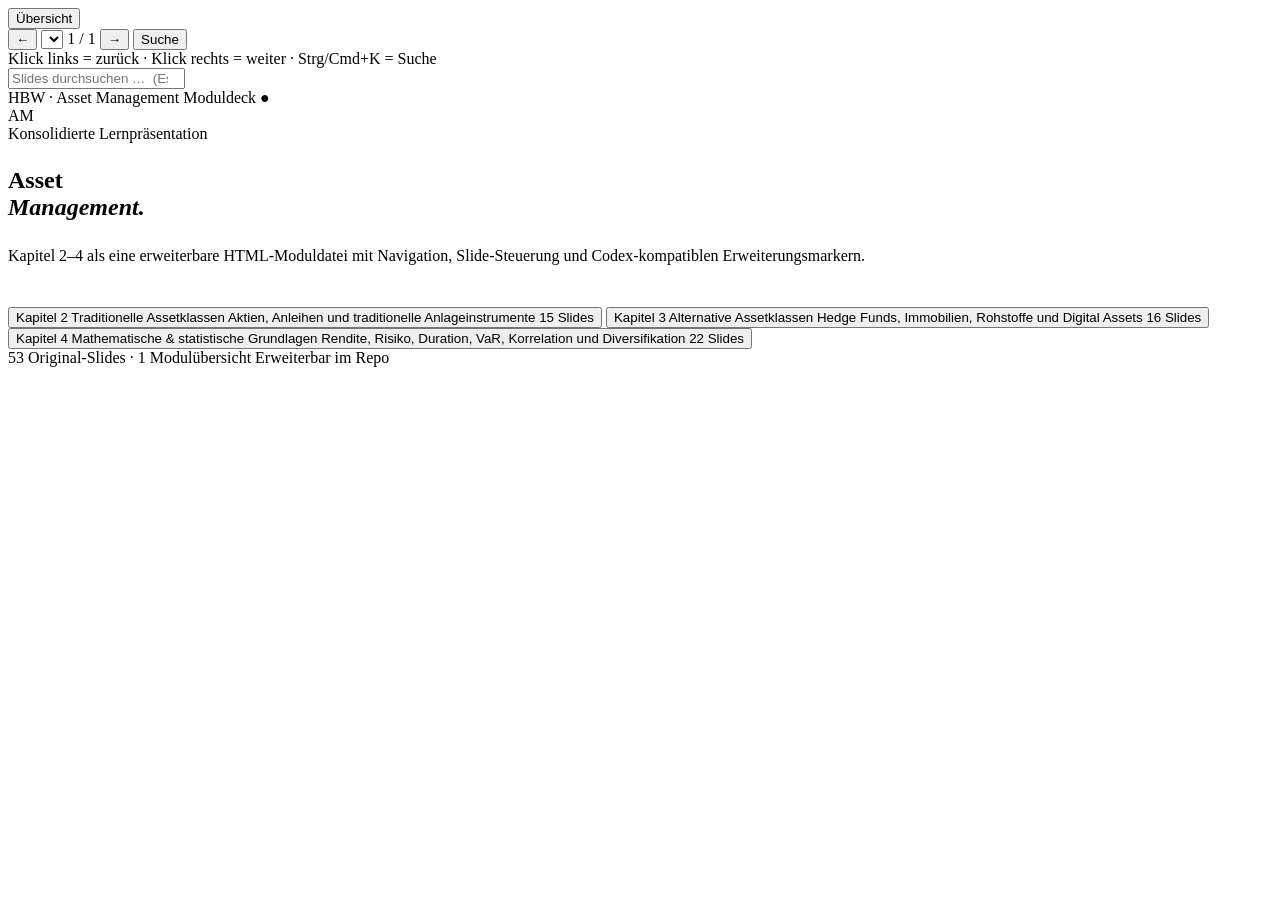
==== index.html @ b7b14eb9 "Add files via upload" ====
<!doctype html>
<html lang="de">
<head>
    <meta charset="utf-8" />
    <meta name="viewport" content="width=device-width, initial-scale=1" />
    <title>Asset Management · Modulares Moduldeck</title>
    <meta name="description" content="Asset-Management-Lernpräsentation mit modular angebundenen HTML-Topics." />
    <link rel="preconnect" href="https://fonts.googleapis.com">
    <link rel="preconnect" href="https://fonts.gstatic.com" crossorigin>
    <link href="https://fonts.googleapis.com/css2?family=IBM+Plex+Sans:wght@300;400;500;600;700&family=IBM+Plex+Serif:ital,wght@0,400;0,500;0,600;1,400&family=IBM+Plex+Mono:wght@400;500;600&display=swap" rel="stylesheet">
    <link rel="stylesheet" href="assets/css/deck.css" />
</head>
<body>

    <div class="deck-ui" aria-label="Asset Management Navigation">
        <div class="deck-tabs">
            <button type="button" data-goto="asset-management-overview">Übersicht</button>
        </div>
        <div class="deck-actions">
            <button type="button" data-deck-prev aria-label="Vorherige Slide">←</button>
            <select id="deck-slide-select" aria-label="Slide auswählen"></select>
            <span class="deck-counter">1 / 1</span>
            <button type="button" data-deck-next aria-label="Nächste Slide">→</button>
            <button type="button" data-search-open title="Suche öffnen: Strg/Cmd+K">Suche</button>
        </div>
        <div class="deck-progress"><span></span></div>
    </div>

    <div class="deck-hint">Klick links = zurück · Klick rechts = weiter · Strg/Cmd+K = Suche</div>

    <div class="deck-search" aria-hidden="true">
        <div class="deck-search-panel" role="dialog" aria-label="Slide-Suche">
            <input id="deck-search-input" type="search" placeholder="Slides durchsuchen …  (Esc schließt)" autocomplete="off" />
            <div class="deck-search-list"></div>
        </div>
    </div>

    <deck-stage>
        <!-- MODULE_OVERVIEW_START -->
        <section class="slide-title module-slide module-overview is-active" data-chapter-key="module-overview" data-chapter-short="Übersicht" data-chapter-start="true" data-chapter-title="Modulübersicht" data-module="asset-management" data-slide-index="1" data-slide-label="00 Modulübersicht" data-slide-total="1" id="asset-management-overview">
<div class="chrome-top">
<span>HBW · Asset Management</span>
<span>Moduldeck <span class="dot">●</span></span>
</div>
<div class="big-mark">AM</div>
<div class="stack" style="top:150px;">
<div class="eyebrow">Konsolidierte Lernpräsentation</div>
<h1 class="display" style="margin-top:24px;">
                    Asset<br/>
<em style="font-style:italic; color:var(--accent);">Management.</em>
</h1>
<p class="sub" style="margin-top:26px; max-width:1180px;">
                    Kapitel 2–4 als eine erweiterbare HTML-Moduldatei mit Navigation,
                    Slide-Steuerung und Codex-kompatiblen Erweiterungsmarkern.
                </p>
<div class="overview-grid" style="margin-top:42px;">
<button class="overview-card" data-goto="kapitel-2-slide-01" type="button">
<span class="overview-kicker">Kapitel 2</span>
<span class="overview-title">Traditionelle Assetklassen</span>
<span class="overview-sub">Aktien, Anleihen und traditionelle Anlageinstrumente</span>
<span class="overview-count">15 Slides</span>
</button>
<button class="overview-card" data-goto="kapitel-3-slide-01" type="button">
<span class="overview-kicker">Kapitel 3</span>
<span class="overview-title">Alternative Assetklassen</span>
<span class="overview-sub">Hedge Funds, Immobilien, Rohstoffe und Digital Assets</span>
<span class="overview-count">16 Slides</span>
</button>
<button class="overview-card" data-goto="kapitel-4-slide-01" type="button">
<span class="overview-kicker">Kapitel 4</span>
<span class="overview-title">Mathematische &amp; statistische Grundlagen</span>
<span class="overview-sub">Rendite, Risiko, Duration, VaR, Korrelation und Diversifikation</span>
<span class="overview-count">22 Slides</span>
</button>
</div>
</div>
<div class="chrome-bot">
<span>53 Original-Slides · 1 Modulübersicht</span>
<span>Erweiterbar im Repo</span>
</div>
</section>
        <!-- MODULE_OVERVIEW_END -->

        <!-- MODULE_TOPICS_ARE_LOADED_FROM: topics/manifest.js -->

        <!-- MODULE_EXTENSION_SLOT
             Neue Themen werden nicht mehr manuell in diese Datei kopiert.
             Stattdessen:
             1. Topic-Fragment in /topics ablegen
             2. Eintrag in /topics/manifest.js ergänzen
             3. Fertig: Navigation und Slide-Auswahl bauen sich automatisch neu auf.
        -->
    </deck-stage>

    <script src="topics/manifest.js"></script>
    <script src="assets/js/deck.js"></script>
</body>
</html>
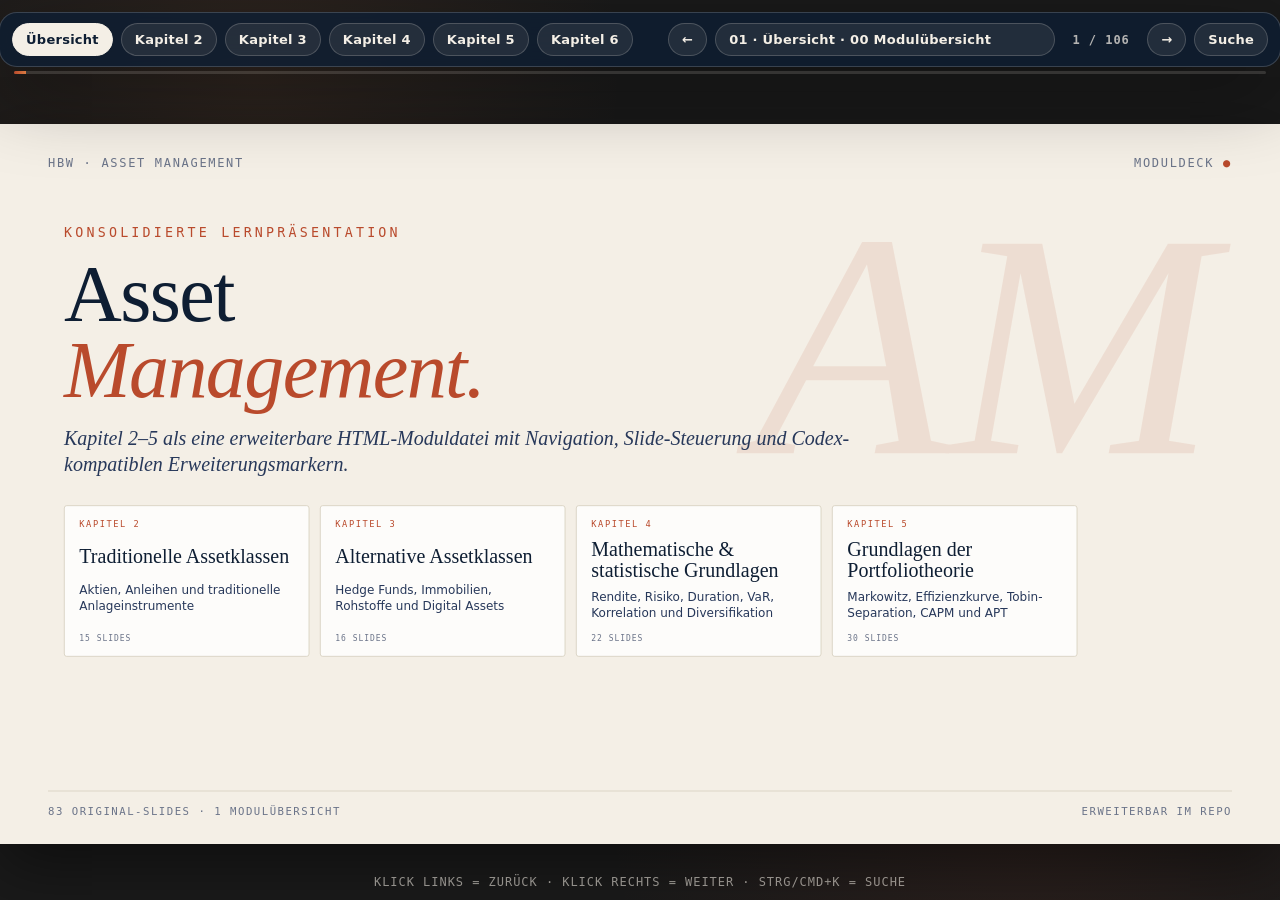
==== commit b49211fd: "Add Kapitel 5 overview card and compact homepage card layout" ====
--- a/index.html
+++ b/index.html
@@ -50,7 +50,7 @@
 <em style="font-style:italic; color:var(--accent);">Management.</em>
 </h1>
 <p class="sub" style="margin-top:26px; max-width:1180px;">
-                    Kapitel 2–4 als eine erweiterbare HTML-Moduldatei mit Navigation,
+                    Kapitel 2–5 als eine erweiterbare HTML-Moduldatei mit Navigation,
                     Slide-Steuerung und Codex-kompatiblen Erweiterungsmarkern.
                 </p>
 <div class="overview-grid" style="margin-top:42px;">
@@ -72,10 +72,16 @@
 <span class="overview-sub">Rendite, Risiko, Duration, VaR, Korrelation und Diversifikation</span>
 <span class="overview-count">22 Slides</span>
 </button>
+<button class="overview-card" data-goto="kapitel-5-slide-01" type="button">
+<span class="overview-kicker">Kapitel 5</span>
+<span class="overview-title">Grundlagen der Portfoliotheorie</span>
+<span class="overview-sub">Markowitz, Effizienzkurve, Tobin-Separation, CAPM und APT</span>
+<span class="overview-count">30 Slides</span>
+</button>
 </div>
 </div>
 <div class="chrome-bot">
-<span>53 Original-Slides · 1 Modulübersicht</span>
+<span>83 Original-Slides · 1 Modulübersicht</span>
 <span>Erweiterbar im Repo</span>
 </div>
 </section>
--- a/assets/css/deck.css
+++ b/assets/css/deck.css
@@ -0,0 +1,1763 @@
+
+/* =====================================================================
+   Source CSS: kapitel-2
+   ===================================================================== */
+
+  :root {
+    --bg: #f4efe6;
+    --bg-2: #ebe4d5;
+    --ink: #0e1e33;
+    --ink-2: #27385a;
+    --muted: #6b7489;
+    --line: #cfc7b4;
+    --rule: #1a2a46;
+    --accent: #b94a2c;        /* terracotta */
+    --accent-2: #d97b42;      /* warm amber */
+    --ok: #2f6b3a;
+    --bad: #a12929;
+    --serif: "IBM Plex Serif", Georgia, serif;
+    --sans: "IBM Plex Sans", system-ui, sans-serif;
+    --mono: "IBM Plex Mono", monospace;
+  }
+
+  html, body { margin:0; padding:0; background:#1a1a1a; color:var(--ink); }
+  deck-stage { font-family: var(--sans); }
+
+  section {
+    position: relative;
+    width: 1920px; height: 1080px;
+    background: var(--bg);
+    color: var(--ink);
+    overflow: hidden;
+    box-sizing: border-box;
+  }
+
+  /* ---------- shared chrome ---------- */
+  .chrome-top {
+    position:absolute; top:48px; left:72px; right:72px;
+    display:flex; justify-content:space-between; align-items:baseline;
+    font-family:var(--mono); font-size:18px; letter-spacing:0.14em;
+    text-transform:uppercase; color:var(--muted);
+  }
+  .chrome-top .dot { color:var(--accent); }
+  .chrome-bot {
+    position:absolute; bottom:40px; left:72px; right:72px;
+    display:flex; justify-content:space-between; align-items:baseline;
+    font-family:var(--mono); font-size:16px; letter-spacing:0.14em;
+    text-transform:uppercase; color:var(--muted);
+    border-top:1px solid var(--line); padding-top:20px;
+  }
+
+  h1, h2, h3 { margin:0; font-weight:500; }
+  .eyebrow {
+    font-family: var(--mono);
+    font-size: 20px;
+    letter-spacing: 0.24em;
+    text-transform: uppercase;
+    color: var(--accent);
+  }
+  .display {
+    font-family: var(--serif);
+    font-weight: 400;
+    font-size: 132px;
+    line-height: 0.95;
+    letter-spacing: -0.02em;
+    color: var(--ink);
+  }
+  .title-lg {
+    font-family: var(--serif);
+    font-weight: 400;
+    font-size: 84px;
+    line-height: 0.98;
+    letter-spacing: -0.015em;
+  }
+  .title-md {
+    font-family: var(--serif);
+    font-weight: 400;
+    font-size: 56px;
+    line-height: 1.05;
+    letter-spacing: -0.01em;
+  }
+  .sub {
+    font-family: var(--serif);
+    font-style: italic;
+    font-weight: 400;
+    font-size: 32px;
+    color: var(--ink-2);
+    line-height: 1.3;
+  }
+  .body {
+    font-family: var(--sans);
+    font-weight: 400;
+    font-size: 26px;
+    line-height: 1.45;
+    color: var(--ink-2);
+  }
+  .body-lg {
+    font-family: var(--sans);
+    font-weight: 400;
+    font-size: 30px;
+    line-height: 1.45;
+    color: var(--ink-2);
+  }
+  .label {
+    font-family: var(--mono);
+    font-size: 18px;
+    letter-spacing: 0.14em;
+    text-transform: uppercase;
+    color: var(--muted);
+  }
+
+  .rule {
+    width: 64px; height: 3px; background: var(--accent); border: 0;
+    margin: 0;
+  }
+
+  /* ---------- Title slide ---------- */
+  .slide-title .stack {
+    position:absolute; left:96px; right:96px; top:220px;
+  }
+  .slide-title .meta {
+    position:absolute; left:96px; bottom:96px;
+    display:flex; gap:96px; align-items:flex-start;
+  }
+  .slide-title .meta .block { min-width:240px; }
+  .slide-title .meta .k {
+    font-family:var(--mono); font-size:16px; letter-spacing:0.2em;
+    text-transform:uppercase; color:var(--muted); margin-bottom:10px;
+  }
+  .slide-title .meta .v {
+    font-family:var(--serif); font-size:28px; color:var(--ink);
+  }
+
+  .slide-title .big-mark {
+    position:absolute; right:96px; top:160px;
+    font-family:var(--serif); font-size:520px; line-height:0.8;
+    color:var(--accent); opacity:0.12; font-style:italic; font-weight:300;
+    pointer-events:none;
+  }
+
+  /* ---------- Divider slides ---------- */
+  .slide-divider { background: var(--ink); color: var(--bg); }
+  .slide-divider .chrome-top, .slide-divider .chrome-bot { color: rgba(244,239,230,0.5); border-color:rgba(244,239,230,0.2);}
+  .slide-divider .chrome-top .dot { color:var(--accent-2); }
+  .slide-divider .big-num {
+    position:absolute; left:96px; top:220px;
+    font-family:var(--serif); font-size:380px; line-height:0.85;
+    color:var(--accent); font-style:italic; font-weight:300;
+  }
+  .slide-divider .big-title {
+    position:absolute; left:96px; bottom:140px; right:96px;
+    font-family:var(--serif); font-size:120px; line-height:0.98;
+    color:var(--bg); letter-spacing:-0.02em;
+  }
+  .slide-divider .sub-label {
+    position:absolute; left:96px; top:240px;
+    font-family:var(--mono); font-size:20px; letter-spacing:0.24em;
+    text-transform:uppercase; color:var(--accent-2);
+  }
+
+  /* ---------- Content layout ---------- */
+  .content-head {
+    position:absolute; left:96px; right:96px; top:140px;
+  }
+  .content-head .eyebrow { margin-bottom:18px; }
+  .content-body {
+    position:absolute; left:96px; right:96px; top:320px; bottom:120px;
+  }
+
+  .two-col {
+    display:grid; grid-template-columns: 1fr 1fr; gap:72px;
+  }
+  .three-col {
+    display:grid; grid-template-columns: 1fr 1fr 1fr; gap:48px;
+  }
+
+  /* ---------- Cards ---------- */
+  .card {
+    background: #fff;
+    border: 1px solid var(--line);
+    padding: 40px 44px;
+    border-radius: 2px;
+  }
+  .card.dark {
+    background: var(--ink);
+    color: var(--bg);
+    border-color: var(--ink);
+  }
+  .card .card-eyebrow {
+    font-family:var(--mono); font-size:16px; letter-spacing:0.2em;
+    text-transform:uppercase; color:var(--accent); margin-bottom:14px;
+  }
+  .card.dark .card-eyebrow { color: var(--accent-2); }
+  .card .card-title {
+    font-family:var(--serif); font-size:42px; line-height:1.05;
+    color:var(--ink); margin-bottom:18px; letter-spacing:-0.01em;
+  }
+  .card.dark .card-title { color: var(--bg); }
+  .card .card-body {
+    font-family:var(--sans); font-size:22px; line-height:1.45;
+    color:var(--ink-2);
+  }
+  .card.dark .card-body { color: rgba(244,239,230,0.82); }
+
+  /* ---------- Lists ---------- */
+  ul.clean { list-style:none; padding:0; margin:0; }
+  ul.clean li {
+    font-family:var(--sans); font-size:26px; line-height:1.5;
+    color:var(--ink-2); padding:14px 0;
+    border-bottom:1px solid var(--line);
+    display:flex; gap:20px; align-items:baseline;
+  }
+  ul.clean li:last-child { border-bottom:0; }
+  ul.clean li .marker {
+    font-family:var(--mono); font-size:18px; color:var(--accent);
+    letter-spacing:0.1em; min-width:42px;
+  }
+  ul.clean li .key {
+    font-family:var(--sans); font-weight:600; color:var(--ink);
+    min-width:260px;
+  }
+
+  /* ---------- Tables ---------- */
+  .grid-tbl {
+    width:100%; border-collapse:collapse;
+    font-family:var(--sans); font-size:22px; color:var(--ink-2);
+  }
+  .grid-tbl th {
+    text-align:left; font-family:var(--mono); font-size:16px;
+    letter-spacing:0.18em; text-transform:uppercase; color:var(--muted);
+    padding:14px 18px; border-bottom:2px solid var(--rule);
+    font-weight:500;
+  }
+  .grid-tbl td {
+    padding:18px 18px; border-bottom:1px solid var(--line);
+    vertical-align:top; line-height:1.4;
+  }
+  .grid-tbl td.k {
+    font-weight:600; color:var(--ink); font-family:var(--serif);
+    font-size:24px;
+  }
+  .grid-tbl tr:last-child td { border-bottom:0; }
+
+  /* ---------- Decorative numerals ---------- */
+  .kpi {
+    display:flex; flex-direction:column; gap:8px;
+  }
+  .kpi .n {
+    font-family:var(--serif); font-size:88px; line-height:1;
+    color:var(--ink); letter-spacing:-0.02em; font-weight:400;
+  }
+  .kpi .u {
+    font-family:var(--mono); font-size:18px; letter-spacing:0.18em;
+    text-transform:uppercase; color:var(--muted);
+  }
+  .kpi .d {
+    font-family:var(--sans); font-size:22px; color:var(--ink-2);
+    line-height:1.4; margin-top:6px;
+  }
+
+  /* ---------- Callout box ---------- */
+  .callout {
+    border-left: 4px solid var(--accent);
+    padding: 18px 28px;
+    background: rgba(185,74,44,0.06);
+    font-family: var(--sans);
+    font-size: 24px;
+    line-height: 1.45;
+    color: var(--ink);
+  }
+  .callout .tag {
+    font-family:var(--mono); font-size:16px; letter-spacing:0.2em;
+    text-transform:uppercase; color:var(--accent);
+    margin-bottom:6px; display:block;
+  }
+
+  /* ---------- Pill ---------- */
+  .pill {
+    display:inline-block; padding:6px 14px; border-radius:999px;
+    font-family:var(--mono); font-size:16px; letter-spacing:0.1em;
+    text-transform:uppercase; border:1px solid var(--ink);
+    color:var(--ink);
+  }
+  .pill.ok  { background:#e5eadd; border-color:#8da26a; color:#2f4a1d; }
+  .pill.bad { background:#f4e0dc; border-color:#b96353; color:#6e2616; }
+  .pill.solid { background:var(--ink); color:var(--bg); border-color:var(--ink); }
+  .pill.accent { background:var(--accent); color:#fff; border-color:var(--accent); }
+
+  /* ---------- AG organ diagram ---------- */
+  .org-wrap { display:flex; flex-direction:column; align-items:center; gap:30px; padding-top:10px; }
+  .org-box {
+    background:#fff; border:1px solid var(--line); padding:24px 32px;
+    width:520px; border-radius:2px; position:relative;
+  }
+  .org-box .t {
+    font-family:var(--serif); font-size:30px; color:var(--ink);
+    margin-bottom:6px;
+  }
+  .org-box .d {
+    font-family:var(--sans); font-size:19px; color:var(--ink-2); line-height:1.4;
+  }
+  .org-box.top { background:var(--ink); color:var(--bg); border-color:var(--ink); }
+  .org-box.top .t, .org-box.top .d { color:var(--bg); }
+  .org-line {
+    width:2px; height:42px; background:var(--ink-2);
+  }
+  .org-arrow {
+    position:absolute; left:-120px; top:50%; transform:translateY(-50%);
+    font-family:var(--mono); font-size:14px; color:var(--accent);
+    letter-spacing:0.14em; text-transform:uppercase;
+  }
+
+  /* ---------- Asset class diagram (slide 2) ---------- */
+  .ac-root {
+    display:grid; grid-template-columns: 1fr 1fr; gap:60px;
+    align-items:start;
+  }
+  .ac-col { display:flex; flex-direction:column; gap:18px; }
+  .ac-head {
+    display:flex; align-items:baseline; justify-content:space-between;
+    padding-bottom:14px; border-bottom:2px solid var(--rule);
+  }
+  .ac-head .t { font-family:var(--serif); font-size:42px; color:var(--ink); }
+  .ac-head .sub { font-family:var(--mono); font-size:16px; letter-spacing:0.16em;
+    text-transform:uppercase; color:var(--muted); font-style:normal;}
+  .ac-item {
+    display:flex; gap:16px; align-items:baseline;
+    padding:14px 0; border-bottom:1px dashed var(--line);
+  }
+  .ac-item:last-child { border-bottom:0; }
+  .ac-item .n {
+    font-family:var(--mono); font-size:16px; color:var(--accent);
+    min-width:36px;
+  }
+  .ac-item .nm {
+    font-family:var(--serif); font-size:28px; color:var(--ink);
+  }
+
+  .traits { display:flex; flex-wrap:wrap; gap:10px; margin-top:18px; }
+
+  /* ---------- Rating pyramid ---------- */
+  .pyramid {
+    position:relative; width:100%; height:680px;
+  }
+  .pyramid .row {
+    position:absolute; left:50%; transform:translateX(-50%);
+    height:72px; display:flex; align-items:center;
+    justify-content:space-between;
+    padding: 0 28px;
+    border-bottom:1px solid rgba(255,255,255,0.15);
+    box-sizing:border-box;
+    color:#fff;
+  }
+  .pyramid .row .l {
+    font-family:var(--serif); font-size:22px; font-weight:500;
+  }
+  .pyramid .row .r {
+    font-family:var(--mono); font-size:18px; letter-spacing:0.1em;
+  }
+  .pyramid .band-label {
+    position:absolute; right:-220px; font-family:var(--mono);
+    font-size:14px; letter-spacing:0.2em; text-transform:uppercase;
+    color:var(--ink-2); white-space:nowrap;
+  }
+
+  /* ---------- Kurs / YTM chart ---------- */
+  .chart-box {
+    background:#fff; border:1px solid var(--line); padding:36px;
+    border-radius:2px; position:relative; height:100%;
+    box-sizing:border-box;
+  }
+
+  /* ---------- quote block ---------- */
+  .quote {
+    font-family:var(--serif); font-style:italic; font-weight:400;
+    font-size:64px; line-height:1.15; color:var(--ink);
+    letter-spacing:-0.01em;
+  }
+  .quote .q-mark {
+    color:var(--accent); font-size:120px; line-height:0.8;
+    display:inline-block; vertical-align:-0.35em; margin-right:10px;
+  }
+
+  /* ---------- Numbered legend ---------- */
+  .legend-row {
+    display:flex; gap:16px; align-items:center; padding:10px 0;
+    font-family:var(--sans); font-size:22px; color:var(--ink-2);
+  }
+  .legend-row .swatch {
+    width:20px; height:20px; border-radius:3px;
+    flex-shrink:0;
+  }
+
+  /* small helpers */
+  .mt-16 { margin-top:16px; }
+  .mt-24 { margin-top:24px; }
+  .mt-40 { margin-top:40px; }
+  .mt-64 { margin-top:64px; }
+  .gap-60 { gap:60px; }
+  .flex { display:flex; }
+  .flex-col { display:flex; flex-direction:column; }
+  .between { justify-content:space-between; }
+  .center { align-items:center; }
+  .end { align-items:flex-end; }
+  .grow { flex:1; }
+  .accent-ink { color: var(--accent); }
+
+  /* ---------- screen labels for comment context ---------- */
+  section[data-screen-label] {}
+
+
+
+/* =====================================================================
+   Source CSS: kapitel-3
+   ===================================================================== */
+
+        :root {
+            --bg: #f4efe6;
+            --bg-2: #ebe4d5;
+            --ink: #0e1e33;
+            --ink-2: #27385a;
+            --muted: #6b7489;
+            --line: #cfc7b4;
+            --rule: #1a2a46;
+            --accent: #b94a2c;
+            --accent-2: #d97b42;
+            --ok: #2f6b3a;
+            --bad: #a12929;
+            --serif: "IBM Plex Serif", Georgia, serif;
+            --sans: "IBM Plex Sans", system-ui, sans-serif;
+            --mono: "IBM Plex Mono", monospace;
+        }
+
+        html,
+        body {
+            margin: 0;
+            padding: 0;
+            background: #1a1a1a;
+            color: var(--ink);
+        }
+        deck-stage {
+            font-family: var(--sans);
+        }
+
+        section {
+            position: relative;
+            width: 1920px;
+            height: 1080px;
+            background: var(--bg);
+            color: var(--ink);
+            overflow: hidden;
+            box-sizing: border-box;
+        }
+
+        .chrome-top {
+            position: absolute;
+            top: 48px;
+            left: 72px;
+            right: 72px;
+            display: flex;
+            justify-content: space-between;
+            align-items: baseline;
+            font-family: var(--mono);
+            font-size: 18px;
+            letter-spacing: 0.14em;
+            text-transform: uppercase;
+            color: var(--muted);
+        }
+        .chrome-top .dot {
+            color: var(--accent);
+        }
+        .chrome-bot {
+            position: absolute;
+            bottom: 40px;
+            left: 72px;
+            right: 72px;
+            display: flex;
+            justify-content: space-between;
+            align-items: baseline;
+            font-family: var(--mono);
+            font-size: 16px;
+            letter-spacing: 0.14em;
+            text-transform: uppercase;
+            color: var(--muted);
+            border-top: 1px solid var(--line);
+            padding-top: 20px;
+        }
+
+        h1,
+        h2,
+        h3 {
+            margin: 0;
+            font-weight: 500;
+        }
+        .eyebrow {
+            font-family: var(--mono);
+            font-size: 20px;
+            letter-spacing: 0.24em;
+            text-transform: uppercase;
+            color: var(--accent);
+        }
+        .display {
+            font-family: var(--serif);
+            font-weight: 400;
+            font-size: 132px;
+            line-height: 0.95;
+            letter-spacing: -0.02em;
+            color: var(--ink);
+        }
+        .title-lg {
+            font-family: var(--serif);
+            font-weight: 400;
+            font-size: 84px;
+            line-height: 0.98;
+            letter-spacing: -0.015em;
+        }
+        .title-md {
+            font-family: var(--serif);
+            font-weight: 400;
+            font-size: 56px;
+            line-height: 1.05;
+            letter-spacing: -0.01em;
+        }
+        .sub {
+            font-family: var(--serif);
+            font-style: italic;
+            font-weight: 400;
+            font-size: 32px;
+            color: var(--ink-2);
+            line-height: 1.3;
+        }
+        .body {
+            font-family: var(--sans);
+            font-weight: 400;
+            font-size: 26px;
+            line-height: 1.45;
+            color: var(--ink-2);
+        }
+        .body-lg {
+            font-family: var(--sans);
+            font-weight: 400;
+            font-size: 30px;
+            line-height: 1.45;
+            color: var(--ink-2);
+        }
+        .label {
+            font-family: var(--mono);
+            font-size: 18px;
+            letter-spacing: 0.14em;
+            text-transform: uppercase;
+            color: var(--muted);
+        }
+        .rule {
+            width: 64px;
+            height: 3px;
+            background: var(--accent);
+            border: 0;
+            margin: 0;
+        }
+
+        .slide-title .stack {
+            position: absolute;
+            left: 96px;
+            right: 96px;
+            top: 220px;
+        }
+        .slide-title .meta {
+            position: absolute;
+            left: 96px;
+            bottom: 96px;
+            display: flex;
+            gap: 96px;
+            align-items: flex-start;
+        }
+        .slide-title .meta .block {
+            min-width: 240px;
+        }
+        .slide-title .meta .k {
+            font-family: var(--mono);
+            font-size: 16px;
+            letter-spacing: 0.2em;
+            text-transform: uppercase;
+            color: var(--muted);
+            margin-bottom: 10px;
+        }
+        .slide-title .meta .v {
+            font-family: var(--serif);
+            font-size: 28px;
+            color: var(--ink);
+        }
+        .slide-title .big-mark {
+            position: absolute;
+            right: 96px;
+            top: 160px;
+            font-family: var(--serif);
+            font-size: 520px;
+            line-height: 0.8;
+            color: var(--accent);
+            opacity: 0.12;
+            font-style: italic;
+            font-weight: 300;
+            pointer-events: none;
+        }
+
+        .slide-divider {
+            background: var(--ink);
+            color: var(--bg);
+        }
+        .slide-divider .chrome-top,
+        .slide-divider .chrome-bot {
+            color: rgba(244, 239, 230, 0.5);
+            border-color: rgba(244, 239, 230, 0.2);
+        }
+        .slide-divider .chrome-top .dot {
+            color: var(--accent-2);
+        }
+        .slide-divider .big-num {
+            position: absolute;
+            left: 96px;
+            top: 220px;
+            font-family: var(--serif);
+            font-size: 380px;
+            line-height: 0.85;
+            color: var(--accent);
+            font-style: italic;
+            font-weight: 300;
+        }
+        .slide-divider .big-title {
+            position: absolute;
+            left: 96px;
+            bottom: 140px;
+            right: 96px;
+            font-family: var(--serif);
+            font-size: 120px;
+            line-height: 0.98;
+            color: var(--bg);
+            letter-spacing: -0.02em;
+        }
+        .slide-divider .sub-label {
+            position: absolute;
+            left: 96px;
+            top: 240px;
+            font-family: var(--mono);
+            font-size: 20px;
+            letter-spacing: 0.24em;
+            text-transform: uppercase;
+            color: var(--accent-2);
+        }
+
+        .content-head {
+            position: absolute;
+            left: 96px;
+            right: 96px;
+            top: 140px;
+        }
+        .content-head .eyebrow {
+            margin-bottom: 18px;
+        }
+        .content-body {
+            position: absolute;
+            left: 96px;
+            right: 96px;
+            top: 320px;
+            bottom: 120px;
+        }
+
+        .two-col {
+            display: grid;
+            grid-template-columns: 1fr 1fr;
+            gap: 72px;
+        }
+        .three-col {
+            display: grid;
+            grid-template-columns: 1fr 1fr 1fr;
+            gap: 48px;
+        }
+
+        .card {
+            background: #fff;
+            border: 1px solid var(--line);
+            padding: 40px 44px;
+            border-radius: 2px;
+        }
+        .card.dark {
+            background: var(--ink);
+            color: var(--bg);
+            border-color: var(--ink);
+        }
+        .card .card-eyebrow {
+            font-family: var(--mono);
+            font-size: 16px;
+            letter-spacing: 0.2em;
+            text-transform: uppercase;
+            color: var(--accent);
+            margin-bottom: 14px;
+        }
+        .card.dark .card-eyebrow {
+            color: var(--accent-2);
+        }
+        .card .card-title {
+            font-family: var(--serif);
+            font-size: 42px;
+            line-height: 1.05;
+            color: var(--ink);
+            margin-bottom: 18px;
+            letter-spacing: -0.01em;
+        }
+        .card.dark .card-title {
+            color: var(--bg);
+        }
+        .card .card-body {
+            font-family: var(--sans);
+            font-size: 22px;
+            line-height: 1.45;
+            color: var(--ink-2);
+        }
+        .card.dark .card-body {
+            color: rgba(244, 239, 230, 0.82);
+        }
+
+        ul.clean {
+            list-style: none;
+            padding: 0;
+            margin: 0;
+        }
+        ul.clean li {
+            font-family: var(--sans);
+            font-size: 26px;
+            line-height: 1.5;
+            color: var(--ink-2);
+            padding: 14px 0;
+            border-bottom: 1px solid var(--line);
+            display: flex;
+            gap: 20px;
+            align-items: baseline;
+        }
+        ul.clean li:last-child {
+            border-bottom: 0;
+        }
+        ul.clean li .marker {
+            font-family: var(--mono);
+            font-size: 18px;
+            color: var(--accent);
+            letter-spacing: 0.1em;
+            min-width: 42px;
+        }
+        ul.clean li .key {
+            font-family: var(--sans);
+            font-weight: 600;
+            color: var(--ink);
+            min-width: 260px;
+        }
+
+        .grid-tbl {
+            width: 100%;
+            border-collapse: collapse;
+            font-family: var(--sans);
+            font-size: 22px;
+            color: var(--ink-2);
+        }
+        .grid-tbl th {
+            text-align: left;
+            font-family: var(--mono);
+            font-size: 16px;
+            letter-spacing: 0.18em;
+            text-transform: uppercase;
+            color: var(--muted);
+            padding: 14px 18px;
+            border-bottom: 2px solid var(--rule);
+            font-weight: 500;
+        }
+        .grid-tbl td {
+            padding: 18px 18px;
+            border-bottom: 1px solid var(--line);
+            vertical-align: top;
+            line-height: 1.4;
+        }
+        .grid-tbl td.k {
+            font-weight: 600;
+            color: var(--ink);
+            font-family: var(--serif);
+            font-size: 24px;
+        }
+        .grid-tbl tr:last-child td {
+            border-bottom: 0;
+        }
+
+        .kpi {
+            display: flex;
+            flex-direction: column;
+            gap: 8px;
+        }
+        .kpi .n {
+            font-family: var(--serif);
+            font-size: 88px;
+            line-height: 1;
+            color: var(--ink);
+            letter-spacing: -0.02em;
+            font-weight: 400;
+        }
+        .kpi .u {
+            font-family: var(--mono);
+            font-size: 18px;
+            letter-spacing: 0.18em;
+            text-transform: uppercase;
+            color: var(--muted);
+        }
+        .kpi .d {
+            font-family: var(--sans);
+            font-size: 22px;
+            color: var(--ink-2);
+            line-height: 1.4;
+            margin-top: 6px;
+        }
+
+        .callout {
+            border-left: 4px solid var(--accent);
+            padding: 18px 28px;
+            background: rgba(185, 74, 44, 0.06);
+            font-family: var(--sans);
+            font-size: 24px;
+            line-height: 1.45;
+            color: var(--ink);
+        }
+        .callout .tag {
+            font-family: var(--mono);
+            font-size: 16px;
+            letter-spacing: 0.2em;
+            text-transform: uppercase;
+            color: var(--accent);
+            margin-bottom: 6px;
+            display: block;
+        }
+
+        .pill {
+            display: inline-block;
+            padding: 6px 14px;
+            border-radius: 999px;
+            font-family: var(--mono);
+            font-size: 16px;
+            letter-spacing: 0.1em;
+            text-transform: uppercase;
+            border: 1px solid var(--ink);
+            color: var(--ink);
+        }
+        .pill.ok {
+            background: #e5eadd;
+            border-color: #8da26a;
+            color: #2f4a1d;
+        }
+        .pill.bad {
+            background: #f4e0dc;
+            border-color: #b96353;
+            color: #6e2616;
+        }
+        .pill.solid {
+            background: var(--ink);
+            color: var(--bg);
+            border-color: var(--ink);
+        }
+        .pill.accent {
+            background: var(--accent);
+            color: #fff;
+            border-color: var(--accent);
+        }
+
+        .formula-box {
+            background: #fff;
+            border: 1px solid var(--line);
+            padding: 28px 32px;
+            font-family: var(--mono);
+            font-size: 20px;
+            line-height: 1.7;
+            border-radius: 2px;
+            color: var(--ink);
+        }
+        .formula-box .formula-tag {
+            color: var(--accent);
+            font-size: 15px;
+            letter-spacing: 0.2em;
+            text-transform: uppercase;
+            margin-bottom: 14px;
+        }
+
+        .mt-16 {
+            margin-top: 16px;
+        }
+        .mt-24 {
+            margin-top: 24px;
+        }
+        .mt-40 {
+            margin-top: 40px;
+        }
+        .mt-64 {
+            margin-top: 64px;
+        }
+        .flex {
+            display: flex;
+        }
+        .flex-col {
+            display: flex;
+            flex-direction: column;
+        }
+        .center {
+            align-items: center;
+        }
+        .gap-20 {
+            gap: 20px;
+        }
+        .gap-32 {
+            gap: 32px;
+        }
+    
+
+/* =====================================================================
+   Source CSS: kapitel-4
+   ===================================================================== */
+
+        :root {
+            --bg: #f4efe6;
+            --bg-2: #ebe4d5;
+            --ink: #0e1e33;
+            --ink-2: #27385a;
+            --muted: #6b7489;
+            --line: #cfc7b4;
+            --rule: #1a2a46;
+            --accent: #b94a2c;
+            --accent-2: #d97b42;
+            --ok: #2f6b3a;
+            --bad: #a12929;
+            --serif: "IBM Plex Serif", Georgia, serif;
+            --sans: "IBM Plex Sans", system-ui, sans-serif;
+            --mono: "IBM Plex Mono", monospace;
+        }
+        html,
+        body {
+            margin: 0;
+            padding: 0;
+            background: #1a1a1a;
+            color: var(--ink);
+        }
+        deck-stage {
+            font-family: var(--sans);
+        }
+        section {
+            position: relative;
+            width: 1920px;
+            height: 1080px;
+            background: var(--bg);
+            color: var(--ink);
+            overflow: hidden;
+            box-sizing: border-box;
+        }
+        .chrome-top {
+            position: absolute;
+            top: 48px;
+            left: 72px;
+            right: 72px;
+            display: flex;
+            justify-content: space-between;
+            align-items: baseline;
+            font-family: var(--mono);
+            font-size: 18px;
+            letter-spacing: 0.14em;
+            text-transform: uppercase;
+            color: var(--muted);
+        }
+        .chrome-top .dot {
+            color: var(--accent);
+        }
+        .chrome-bot {
+            position: absolute;
+            bottom: 40px;
+            left: 72px;
+            right: 72px;
+            display: flex;
+            justify-content: space-between;
+            align-items: baseline;
+            font-family: var(--mono);
+            font-size: 16px;
+            letter-spacing: 0.14em;
+            text-transform: uppercase;
+            color: var(--muted);
+            border-top: 1px solid var(--line);
+            padding-top: 20px;
+        }
+        h1,
+        h2,
+        h3 {
+            margin: 0;
+            font-weight: 500;
+        }
+        .eyebrow {
+            font-family: var(--mono);
+            font-size: 20px;
+            letter-spacing: 0.24em;
+            text-transform: uppercase;
+            color: var(--accent);
+        }
+        .display {
+            font-family: var(--serif);
+            font-weight: 400;
+            font-size: 120px;
+            line-height: 0.95;
+            letter-spacing: -0.02em;
+            color: var(--ink);
+        }
+        .title-lg {
+            font-family: var(--serif);
+            font-weight: 400;
+            font-size: 78px;
+            line-height: 0.98;
+            letter-spacing: -0.015em;
+        }
+        .title-md {
+            font-family: var(--serif);
+            font-weight: 400;
+            font-size: 52px;
+            line-height: 1.05;
+            letter-spacing: -0.01em;
+        }
+        .sub {
+            font-family: var(--serif);
+            font-style: italic;
+            font-weight: 400;
+            font-size: 30px;
+            color: var(--ink-2);
+            line-height: 1.3;
+        }
+        .body {
+            font-family: var(--sans);
+            font-weight: 400;
+            font-size: 26px;
+            line-height: 1.45;
+            color: var(--ink-2);
+        }
+        .body-lg {
+            font-family: var(--sans);
+            font-weight: 400;
+            font-size: 30px;
+            line-height: 1.45;
+            color: var(--ink-2);
+        }
+        .label {
+            font-family: var(--mono);
+            font-size: 18px;
+            letter-spacing: 0.14em;
+            text-transform: uppercase;
+            color: var(--muted);
+        }
+        .rule {
+            width: 64px;
+            height: 3px;
+            background: var(--accent);
+            border: 0;
+            margin: 0;
+        }
+        .slide-title .stack {
+            position: absolute;
+            left: 96px;
+            right: 96px;
+            top: 200px;
+        }
+        .slide-title .meta {
+            position: absolute;
+            left: 96px;
+            bottom: 96px;
+            display: flex;
+            gap: 80px;
+            align-items: flex-start;
+        }
+        .slide-title .meta .block {
+            min-width: 220px;
+        }
+        .slide-title .meta .k {
+            font-family: var(--mono);
+            font-size: 15px;
+            letter-spacing: 0.2em;
+            text-transform: uppercase;
+            color: var(--muted);
+            margin-bottom: 8px;
+        }
+        .slide-title .meta .v {
+            font-family: var(--serif);
+            font-size: 26px;
+            color: var(--ink);
+        }
+        .slide-title .big-mark {
+            position: absolute;
+            right: 96px;
+            top: 140px;
+            font-family: var(--serif);
+            font-size: 480px;
+            line-height: 0.8;
+            color: var(--accent);
+            opacity: 0.10;
+            font-style: italic;
+            font-weight: 300;
+            pointer-events: none;
+        }
+        .slide-divider {
+            background: var(--ink);
+            color: var(--bg);
+        }
+        .slide-divider .chrome-top,
+        .slide-divider .chrome-bot {
+            color: rgba(244, 239, 230, 0.5);
+            border-color: rgba(244, 239, 230, 0.2);
+        }
+        .slide-divider .chrome-top .dot {
+            color: var(--accent-2);
+        }
+        .slide-divider .big-num {
+            position: absolute;
+            left: 96px;
+            top: 200px;
+            font-family: var(--serif);
+            font-size: 340px;
+            line-height: 0.85;
+            color: var(--accent);
+            font-style: italic;
+            font-weight: 300;
+        }
+        .slide-divider .big-title {
+            position: absolute;
+            left: 96px;
+            bottom: 140px;
+            right: 96px;
+            font-family: var(--serif);
+            font-size: 110px;
+            line-height: 0.98;
+            color: var(--bg);
+            letter-spacing: -0.02em;
+        }
+        .slide-divider .sub-label {
+            position: absolute;
+            left: 96px;
+            top: 220px;
+            font-family: var(--mono);
+            font-size: 20px;
+            letter-spacing: 0.24em;
+            text-transform: uppercase;
+            color: var(--accent-2);
+        }
+        .content-head {
+            position: absolute;
+            left: 96px;
+            right: 96px;
+            top: 120px;
+        }
+        .content-head .eyebrow {
+            margin-bottom: 14px;
+        }
+        .content-body {
+            position: absolute;
+            left: 96px;
+            right: 96px;
+            top: 290px;
+            bottom: 110px;
+        }
+        .two-col {
+            display: grid;
+            grid-template-columns: 1fr 1fr;
+            gap: 60px;
+        }
+        .three-col {
+            display: grid;
+            grid-template-columns: 1fr 1fr 1fr;
+            gap: 40px;
+        }
+        .card {
+            background: #fff;
+            border: 1px solid var(--line);
+            padding: 36px 40px;
+            border-radius: 2px;
+        }
+        .card.dark {
+            background: var(--ink);
+            color: var(--bg);
+            border-color: var(--ink);
+        }
+        .card .card-eyebrow {
+            font-family: var(--mono);
+            font-size: 15px;
+            letter-spacing: 0.2em;
+            text-transform: uppercase;
+            color: var(--accent);
+            margin-bottom: 12px;
+        }
+        .card.dark .card-eyebrow {
+            color: var(--accent-2);
+        }
+        .card .card-title {
+            font-family: var(--serif);
+            font-size: 38px;
+            line-height: 1.05;
+            color: var(--ink);
+            margin-bottom: 14px;
+            letter-spacing: -0.01em;
+        }
+        .card.dark .card-title {
+            color: var(--bg);
+        }
+        .card .card-body {
+            font-family: var(--sans);
+            font-size: 21px;
+            line-height: 1.45;
+            color: var(--ink-2);
+        }
+        .card.dark .card-body {
+            color: rgba(244, 239, 230, 0.82);
+        }
+        ul.clean {
+            list-style: none;
+            padding: 0;
+            margin: 0;
+        }
+        ul.clean li {
+            font-family: var(--sans);
+            font-size: 24px;
+            line-height: 1.5;
+            color: var(--ink-2);
+            padding: 12px 0;
+            border-bottom: 1px solid var(--line);
+            display: flex;
+            gap: 18px;
+            align-items: baseline;
+        }
+        ul.clean li:last-child {
+            border-bottom: 0;
+        }
+        ul.clean li .marker {
+            font-family: var(--mono);
+            font-size: 17px;
+            color: var(--accent);
+            letter-spacing: 0.1em;
+            min-width: 38px;
+        }
+        ul.clean li .key {
+            font-family: var(--sans);
+            font-weight: 600;
+            color: var(--ink);
+            min-width: 220px;
+        }
+        .grid-tbl {
+            width: 100%;
+            border-collapse: collapse;
+            font-family: var(--sans);
+            font-size: 21px;
+            color: var(--ink-2);
+        }
+        .grid-tbl th {
+            text-align: left;
+            font-family: var(--mono);
+            font-size: 15px;
+            letter-spacing: 0.18em;
+            text-transform: uppercase;
+            color: var(--muted);
+            padding: 12px 16px;
+            border-bottom: 2px solid var(--rule);
+            font-weight: 500;
+        }
+        .grid-tbl td {
+            padding: 16px 16px;
+            border-bottom: 1px solid var(--line);
+            vertical-align: top;
+            line-height: 1.4;
+        }
+        .grid-tbl td.k {
+            font-weight: 600;
+            color: var(--ink);
+            font-family: var(--serif);
+            font-size: 22px;
+        }
+        .grid-tbl tr:last-child td {
+            border-bottom: 0;
+        }
+        .kpi {
+            display: flex;
+            flex-direction: column;
+            gap: 6px;
+        }
+        .kpi .n {
+            font-family: var(--serif);
+            font-size: 72px;
+            line-height: 1;
+            color: var(--ink);
+            letter-spacing: -0.02em;
+            font-weight: 400;
+        }
+        .kpi .u {
+            font-family: var(--mono);
+            font-size: 16px;
+            letter-spacing: 0.18em;
+            text-transform: uppercase;
+            color: var(--muted);
+        }
+        .kpi .d {
+            font-family: var(--sans);
+            font-size: 20px;
+            color: var(--ink-2);
+            line-height: 1.4;
+            margin-top: 4px;
+        }
+        .callout {
+            border-left: 4px solid var(--accent);
+            padding: 16px 26px;
+            background: rgba(185, 74, 44, 0.06);
+            font-family: var(--sans);
+            font-size: 22px;
+            line-height: 1.45;
+            color: var(--ink);
+        }
+        .callout .tag {
+            font-family: var(--mono);
+            font-size: 15px;
+            letter-spacing: 0.2em;
+            text-transform: uppercase;
+            color: var(--accent);
+            margin-bottom: 4px;
+            display: block;
+        }
+        .pill {
+            display: inline-block;
+            padding: 5px 12px;
+            border-radius: 999px;
+            font-family: var(--mono);
+            font-size: 15px;
+            letter-spacing: 0.1em;
+            text-transform: uppercase;
+            border: 1px solid var(--ink);
+            color: var(--ink);
+        }
+        .pill.ok {
+            background: #e5eadd;
+            border-color: #8da26a;
+            color: #2f4a1d;
+        }
+        .pill.bad {
+            background: #f4e0dc;
+            border-color: #b96353;
+            color: #6e2616;
+        }
+        .pill.solid {
+            background: var(--ink);
+            color: var(--bg);
+            border-color: var(--ink);
+        }
+        .pill.accent {
+            background: var(--accent);
+            color: #fff;
+            border-color: var(--accent);
+        }
+        .formula-box {
+            background: #fff;
+            border: 1px solid var(--line);
+            padding: 24px 30px;
+            font-family: var(--mono);
+            font-size: 20px;
+            line-height: 1.8;
+            border-radius: 2px;
+            color: var(--ink);
+        }
+        .formula-box .formula-tag {
+            color: var(--accent);
+            font-size: 14px;
+            letter-spacing: 0.2em;
+            text-transform: uppercase;
+            margin-bottom: 10px;
+        }
+        .mt-16 {
+            margin-top: 16px;
+        }
+        .mt-24 {
+            margin-top: 24px;
+        }
+        .mt-40 {
+            margin-top: 40px;
+        }
+        .mt-64 {
+            margin-top: 64px;
+        }
+        .flex {
+            display: flex;
+        }
+        .flex-col {
+            display: flex;
+            flex-direction: column;
+        }
+        .center {
+            align-items: center;
+        }
+        .gap-20 {
+            gap: 20px;
+        }
+        .gap-32 {
+            gap: 32px;
+        }
+        .text-center {
+            text-align: center;
+        }
+    
+
+
+/* =====================================================================
+   Merge Layer: navigation, scaling, responsive presentation behavior
+   ===================================================================== */
+
+:root {
+    --stage-scale: 1;
+    --stage-offset-y: 34px;
+    --nav-h: 68px;
+}
+
+body {
+    overflow: hidden;
+}
+
+/* Top navigation */
+.deck-ui {
+    position: fixed;
+    z-index: 9999;
+    top: 12px;
+    left: 50%;
+    transform: translateX(-50%);
+    width: min(1440px, calc(100vw - 24px));
+    display: grid;
+    grid-template-columns: minmax(0, 1fr) auto;
+    gap: 12px;
+    align-items: center;
+    padding: 10px 12px;
+    border: 1px solid rgba(244, 239, 230, 0.18);
+    border-radius: 18px;
+    background: rgba(14, 30, 51, 0.82);
+    backdrop-filter: blur(18px);
+    box-shadow: 0 24px 80px rgba(0, 0, 0, 0.38);
+    font-family: var(--sans, system-ui, sans-serif);
+}
+
+.deck-tabs {
+    display: flex;
+    gap: 8px;
+    align-items: center;
+    overflow-x: auto;
+    scrollbar-width: none;
+}
+
+.deck-tabs::-webkit-scrollbar {
+    display: none;
+}
+
+.deck-ui button,
+.deck-ui select {
+    appearance: none;
+    border: 1px solid rgba(244, 239, 230, 0.20);
+    background: rgba(244, 239, 230, 0.08);
+    color: #f4efe6;
+    border-radius: 999px;
+    padding: 9px 13px;
+    font: 600 13px/1 var(--sans, system-ui, sans-serif);
+    letter-spacing: 0.02em;
+}
+
+.deck-ui button {
+    cursor: pointer;
+}
+
+.deck-ui button:hover,
+.deck-ui button.is-active {
+    background: #f4efe6;
+    color: #0e1e33;
+    border-color: #f4efe6;
+}
+
+.deck-actions {
+    display: flex;
+    gap: 8px;
+    align-items: center;
+}
+
+.deck-actions select {
+    max-width: 340px;
+    padding-right: 28px;
+}
+
+.deck-counter {
+    min-width: 76px;
+    text-align: center;
+    color: rgba(244, 239, 230, 0.72);
+    font: 600 12px/1 var(--mono, ui-monospace, monospace);
+    letter-spacing: 0.08em;
+}
+
+.deck-progress {
+    position: absolute;
+    left: 14px;
+    right: 14px;
+    bottom: -8px;
+    height: 3px;
+    border-radius: 999px;
+    background: rgba(244, 239, 230, 0.14);
+    overflow: hidden;
+}
+
+.deck-progress span {
+    display: block;
+    width: 0%;
+    height: 100%;
+    background: linear-gradient(90deg, #b94a2c, #d97b42);
+}
+
+/* Presentation mode: only active slide is visible */
+deck-stage {
+    display: block;
+    position: relative;
+    width: 100vw;
+    height: 100vh;
+    overflow: hidden;
+    background:
+        radial-gradient(circle at 20% 8%, rgba(217, 123, 66, 0.10), transparent 28%),
+        radial-gradient(circle at 80% 90%, rgba(185, 74, 44, 0.10), transparent 32%),
+        #1a1a1a;
+}
+
+deck-stage section {
+    display: none;
+}
+
+deck-stage section.is-active {
+    display: block;
+    position: absolute;
+    left: 50%;
+    top: calc(50% + var(--stage-offset-y));
+    transform: translate(-50%, -50%) scale(var(--stage-scale));
+    transform-origin: center center;
+    box-shadow: 0 32px 90px rgba(0, 0, 0, 0.46);
+}
+
+/* Better visual affordance on module overview */
+.overview-grid {
+    display: grid;
+    grid-template-columns: repeat(4, minmax(0, 1fr));
+    gap: 16px;
+    max-width: 1520px;
+}
+
+.overview-card {
+    text-align: left;
+    border: 1px solid var(--line);
+    background: rgba(255,255,255,0.82);
+    border-radius: 4px;
+    padding: 20px 22px;
+    cursor: pointer;
+    color: var(--ink);
+    display: flex;
+    min-height: 152px;
+    flex-direction: column;
+    justify-content: space-between;
+    transition: transform .18s ease, box-shadow .18s ease, border-color .18s ease;
+}
+
+.overview-card:hover {
+    transform: translateY(-4px);
+    border-color: var(--accent);
+    box-shadow: 0 16px 42px rgba(14, 30, 51, 0.14);
+}
+
+.overview-kicker {
+    font-family: var(--mono);
+    font-size: 13px;
+    letter-spacing: 0.18em;
+    text-transform: uppercase;
+    color: var(--accent);
+}
+
+.overview-title {
+    font-family: var(--serif);
+    font-size: 30px;
+    line-height: 1.05;
+    color: var(--ink);
+    margin-top: 14px;
+}
+
+.overview-sub {
+    font-family: var(--sans);
+    font-size: 18px;
+    line-height: 1.35;
+    color: var(--ink-2);
+    margin-top: 12px;
+}
+
+.overview-count {
+    font-family: var(--mono);
+    font-size: 12px;
+    letter-spacing: 0.12em;
+    text-transform: uppercase;
+    color: var(--muted);
+    margin-top: 18px;
+}
+
+/* Search palette */
+.deck-search {
+    position: fixed;
+    z-index: 10000;
+    inset: 0;
+    display: none;
+    place-items: start center;
+    padding-top: 96px;
+    background: rgba(10, 16, 26, .56);
+    backdrop-filter: blur(10px);
+}
+
+.deck-search.is-open {
+    display: grid;
+}
+
+.deck-search-panel {
+    width: min(760px, calc(100vw - 32px));
+    background: #f4efe6;
+    border: 1px solid #cfc7b4;
+    border-radius: 18px;
+    overflow: hidden;
+    box-shadow: 0 30px 120px rgba(0,0,0,.42);
+    font-family: var(--sans, system-ui, sans-serif);
+}
+
+.deck-search-panel input {
+    width: 100%;
+    box-sizing: border-box;
+    padding: 20px 22px;
+    border: 0;
+    border-bottom: 1px solid #cfc7b4;
+    background: #fff;
+    color: #0e1e33;
+    font: 600 20px/1.2 var(--sans, system-ui, sans-serif);
+    outline: 0;
+}
+
+.deck-search-list {
+    max-height: 420px;
+    overflow: auto;
+}
+
+.deck-search-item {
+    width: 100%;
+    display: grid;
+    grid-template-columns: 92px 1fr;
+    gap: 16px;
+    padding: 16px 22px;
+    background: transparent;
+    border: 0;
+    border-bottom: 1px solid rgba(207,199,180,.8);
+    text-align: left;
+    cursor: pointer;
+}
+
+.deck-search-item:hover,
+.deck-search-item.is-selected {
+    background: rgba(185, 74, 44, 0.08);
+}
+
+.deck-search-item .num {
+    font: 600 14px/1.2 var(--mono, ui-monospace, monospace);
+    color: #b94a2c;
+    letter-spacing: .08em;
+}
+
+.deck-search-item .title {
+    font: 600 17px/1.25 var(--sans, system-ui, sans-serif);
+    color: #0e1e33;
+}
+
+.deck-search-item .chapter {
+    margin-top: 4px;
+    font: 500 13px/1.2 var(--mono, ui-monospace, monospace);
+    color: #6b7489;
+    letter-spacing: .08em;
+    text-transform: uppercase;
+}
+
+@media (max-width: 820px) {
+    .deck-ui {
+        grid-template-columns: 1fr;
+        top: 8px;
+        border-radius: 14px;
+    }
+    .deck-actions {
+        justify-content: space-between;
+    }
+    .deck-actions select {
+        max-width: min(56vw, 300px);
+    }
+}
+
+@media print {
+    body {
+        overflow: visible;
+        background: #fff;
+    }
+    .deck-ui,
+    .deck-search {
+        display: none !important;
+    }
+    deck-stage {
+        height: auto;
+        overflow: visible;
+        background: #fff;
+    }
+    deck-stage section,
+    deck-stage section.is-active {
+        display: block;
+        position: relative;
+        left: auto;
+        top: auto;
+        transform: none;
+        page-break-after: always;
+        box-shadow: none;
+    }
+}
+
+    
+
+/* =====================================================================
+   Modular enhancements
+   ===================================================================== */
+
+.deck-load-error {
+    background: #fff;
+    border: 1px solid var(--line);
+    padding: 40px 44px;
+    font-family: var(--sans, system-ui, sans-serif);
+    color: var(--ink);
+}
+
+.deck-load-error h2 {
+    font-family: var(--serif, Georgia, serif);
+    font-size: 54px;
+    margin: 0 0 18px 0;
+}
+
+.deck-load-error p {
+    font-size: 24px;
+    line-height: 1.45;
+    color: var(--ink-2);
+}
+
+.deck-hint {
+    position: fixed;
+    z-index: 9998;
+    left: 50%;
+    bottom: 12px;
+    transform: translateX(-50%);
+    color: rgba(244, 239, 230, 0.56);
+    font: 500 12px/1 var(--mono, ui-monospace, monospace);
+    letter-spacing: .08em;
+    text-transform: uppercase;
+    pointer-events: none;
+}
+
+@media (max-width: 820px) {
+    .deck-hint {
+        display: none;
+    }
+}
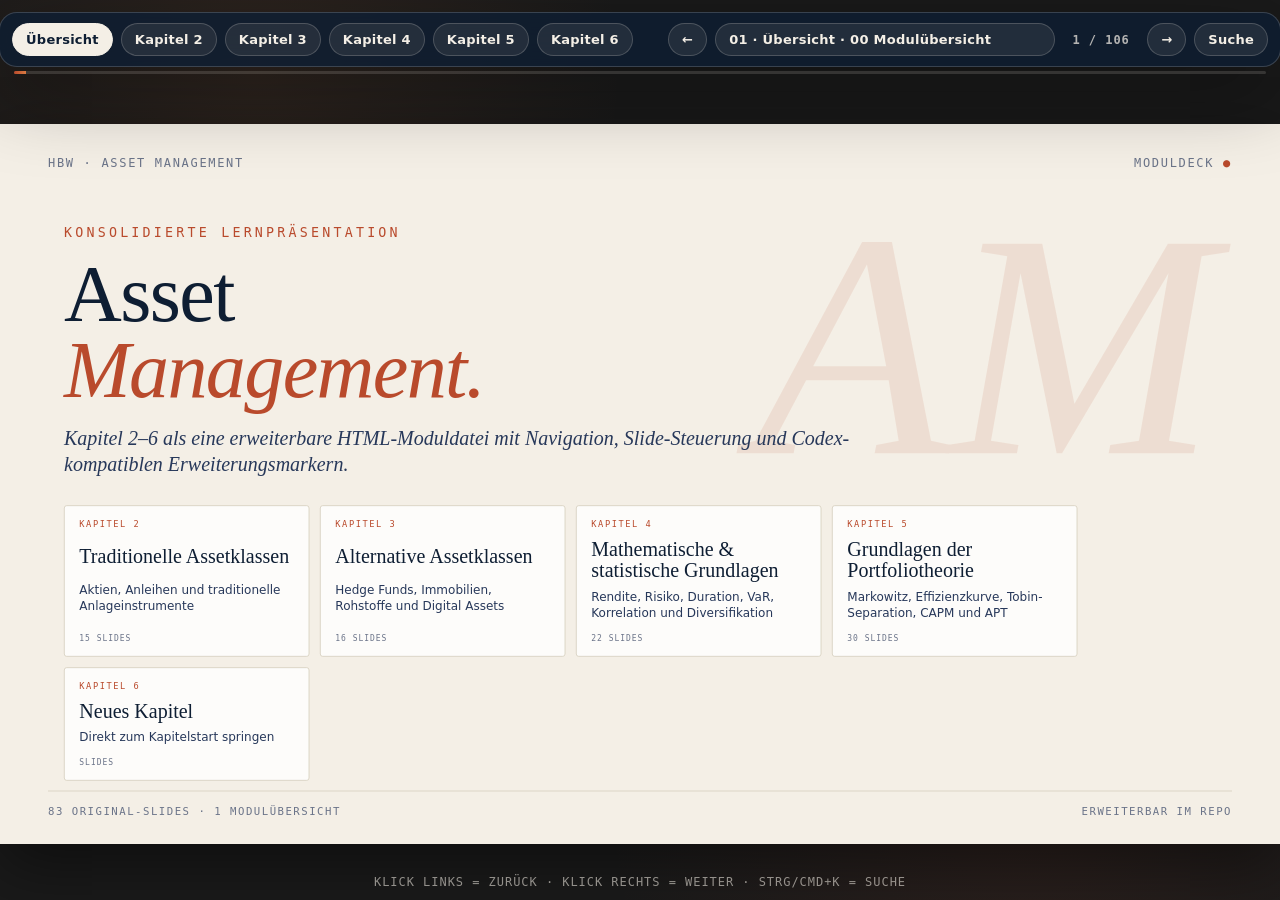
==== commit 13051031: "Add Kapitel 6 overview card on homepage" ====
--- a/index.html
+++ b/index.html
@@ -50,7 +50,7 @@
 <em style="font-style:italic; color:var(--accent);">Management.</em>
 </h1>
 <p class="sub" style="margin-top:26px; max-width:1180px;">
-                    Kapitel 2–5 als eine erweiterbare HTML-Moduldatei mit Navigation,
+                    Kapitel 2–6 als eine erweiterbare HTML-Moduldatei mit Navigation,
                     Slide-Steuerung und Codex-kompatiblen Erweiterungsmarkern.
                 </p>
 <div class="overview-grid" style="margin-top:42px;">
@@ -78,6 +78,12 @@
 <span class="overview-sub">Markowitz, Effizienzkurve, Tobin-Separation, CAPM und APT</span>
 <span class="overview-count">30 Slides</span>
 </button>
+<button class="overview-card" data-goto="kapitel-6-slide-01" type="button">
+<span class="overview-kicker">Kapitel 6</span>
+<span class="overview-title">Neues Kapitel</span>
+<span class="overview-sub">Direkt zum Kapitelstart springen</span>
+<span class="overview-count">Slides</span>
+</button>
 </div>
 </div>
 <div class="chrome-bot">
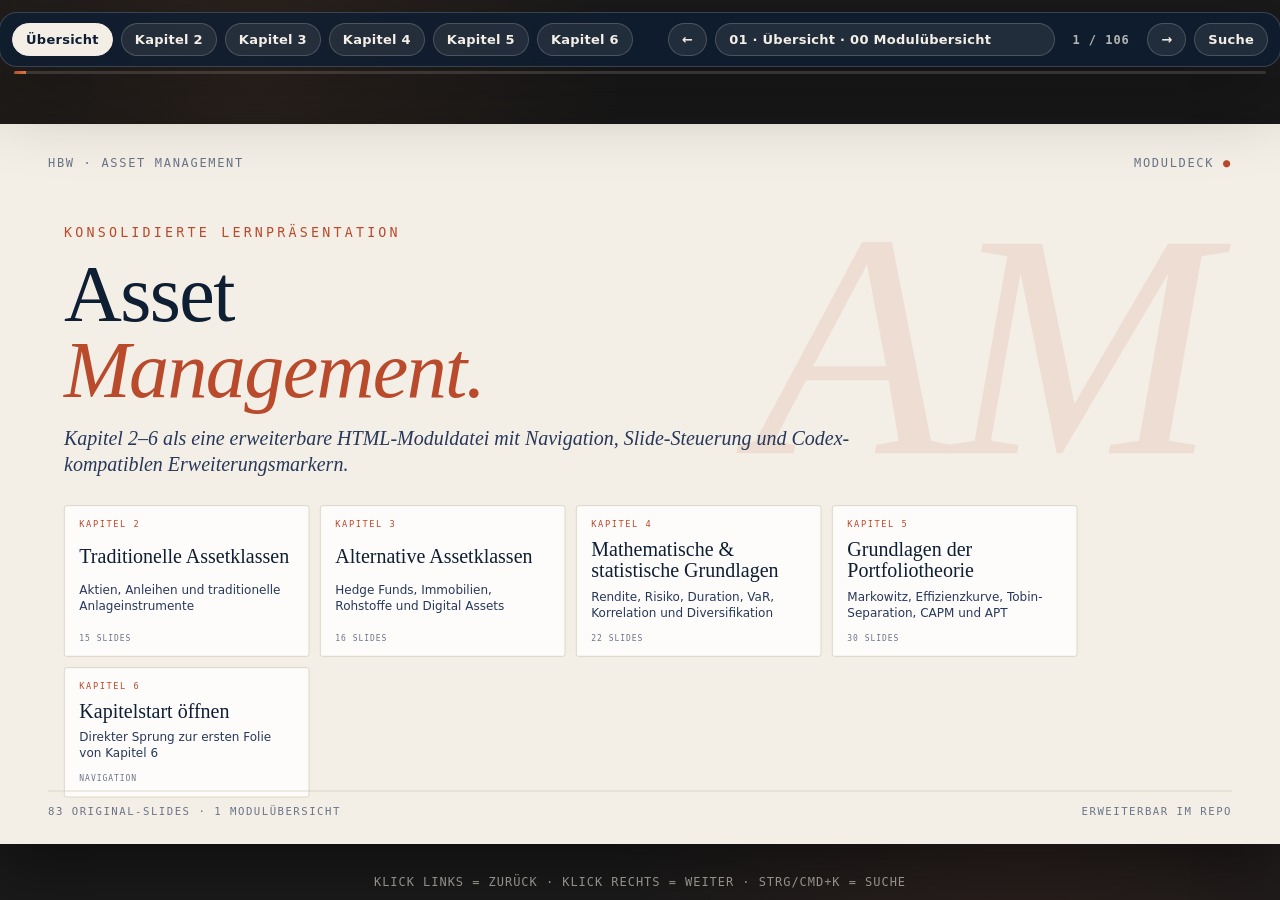
==== commit 5117cad3: "Refine Kapitel 6 homepage button copy" ====
--- a/index.html
+++ b/index.html
@@ -80,9 +80,9 @@
 </button>
 <button class="overview-card" data-goto="kapitel-6-slide-01" type="button">
 <span class="overview-kicker">Kapitel 6</span>
-<span class="overview-title">Neues Kapitel</span>
-<span class="overview-sub">Direkt zum Kapitelstart springen</span>
-<span class="overview-count">Slides</span>
+<span class="overview-title">Kapitelstart öffnen</span>
+<span class="overview-sub">Direkter Sprung zur ersten Folie von Kapitel 6</span>
+<span class="overview-count">Navigation</span>
 </button>
 </div>
 </div>
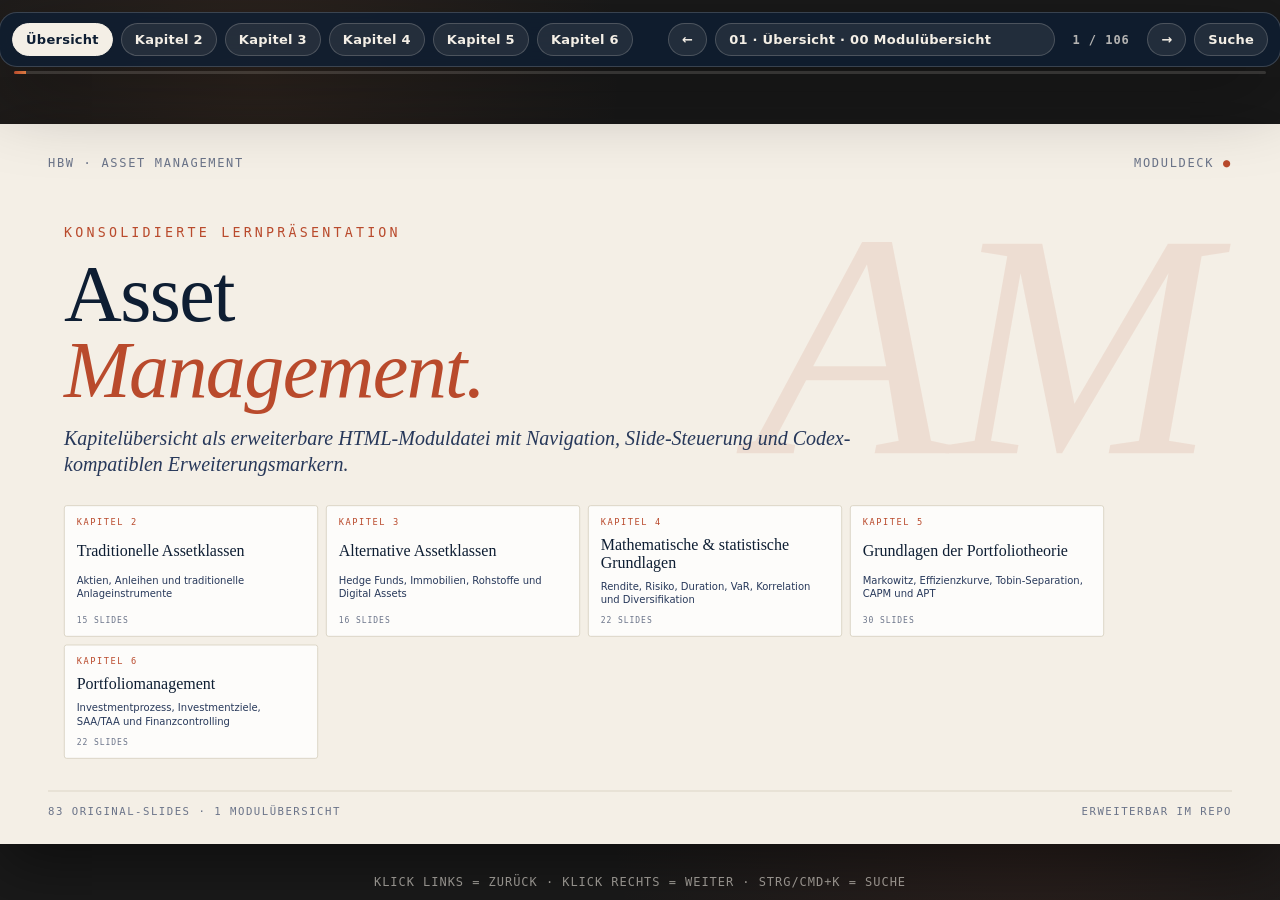
==== commit 8fc84bb6: "Update Kapitel-6 overview card and compact homepage cards" ====
--- a/index.html
+++ b/index.html
@@ -49,8 +49,8 @@
                     Asset<br/>
 <em style="font-style:italic; color:var(--accent);">Management.</em>
 </h1>
-<p class="sub" style="margin-top:26px; max-width:1180px;">
-                    Kapitel 2–6 als eine erweiterbare HTML-Moduldatei mit Navigation,
+                <p class="sub" style="margin-top:26px; max-width:1180px;">
+                    Kapitelübersicht als erweiterbare HTML-Moduldatei mit Navigation,
                     Slide-Steuerung und Codex-kompatiblen Erweiterungsmarkern.
                 </p>
 <div class="overview-grid" style="margin-top:42px;">
@@ -80,9 +80,9 @@
 </button>
 <button class="overview-card" data-goto="kapitel-6-slide-01" type="button">
 <span class="overview-kicker">Kapitel 6</span>
-<span class="overview-title">Kapitelstart öffnen</span>
-<span class="overview-sub">Direkter Sprung zur ersten Folie von Kapitel 6</span>
-<span class="overview-count">Navigation</span>
+<span class="overview-title">Portfoliomanagement</span>
+<span class="overview-sub">Investmentprozess, Investmentziele, SAA/TAA und Finanzcontrolling</span>
+<span class="overview-count">22 Slides</span>
 </button>
 </div>
 </div>
--- a/assets/css/deck.css
+++ b/assets/css/deck.css
@@ -1539,8 +1539,8 @@
 .overview-grid {
     display: grid;
     grid-template-columns: repeat(4, minmax(0, 1fr));
-    gap: 16px;
-    max-width: 1520px;
+    gap: 12px;
+    max-width: 1560px;
 }
 
 .overview-card {
@@ -1548,11 +1548,11 @@
     border: 1px solid var(--line);
     background: rgba(255,255,255,0.82);
     border-radius: 4px;
-    padding: 20px 22px;
+    padding: 16px 18px;
     cursor: pointer;
     color: var(--ink);
     display: flex;
-    min-height: 152px;
+    min-height: 126px;
     flex-direction: column;
     justify-content: space-between;
     transition: transform .18s ease, box-shadow .18s ease, border-color .18s ease;
@@ -1574,15 +1574,15 @@
 
 .overview-title {
     font-family: var(--serif);
-    font-size: 30px;
-    line-height: 1.05;
+    font-size: 24px;
+    line-height: 1.12;
     color: var(--ink);
     margin-top: 14px;
 }
 
 .overview-sub {
     font-family: var(--sans);
-    font-size: 18px;
+    font-size: 15px;
     line-height: 1.35;
     color: var(--ink-2);
     margin-top: 12px;
@@ -1594,7 +1594,7 @@
     letter-spacing: 0.12em;
     text-transform: uppercase;
     color: var(--muted);
-    margin-top: 18px;
+    margin-top: 14px;
 }
 
 /* Search palette */
